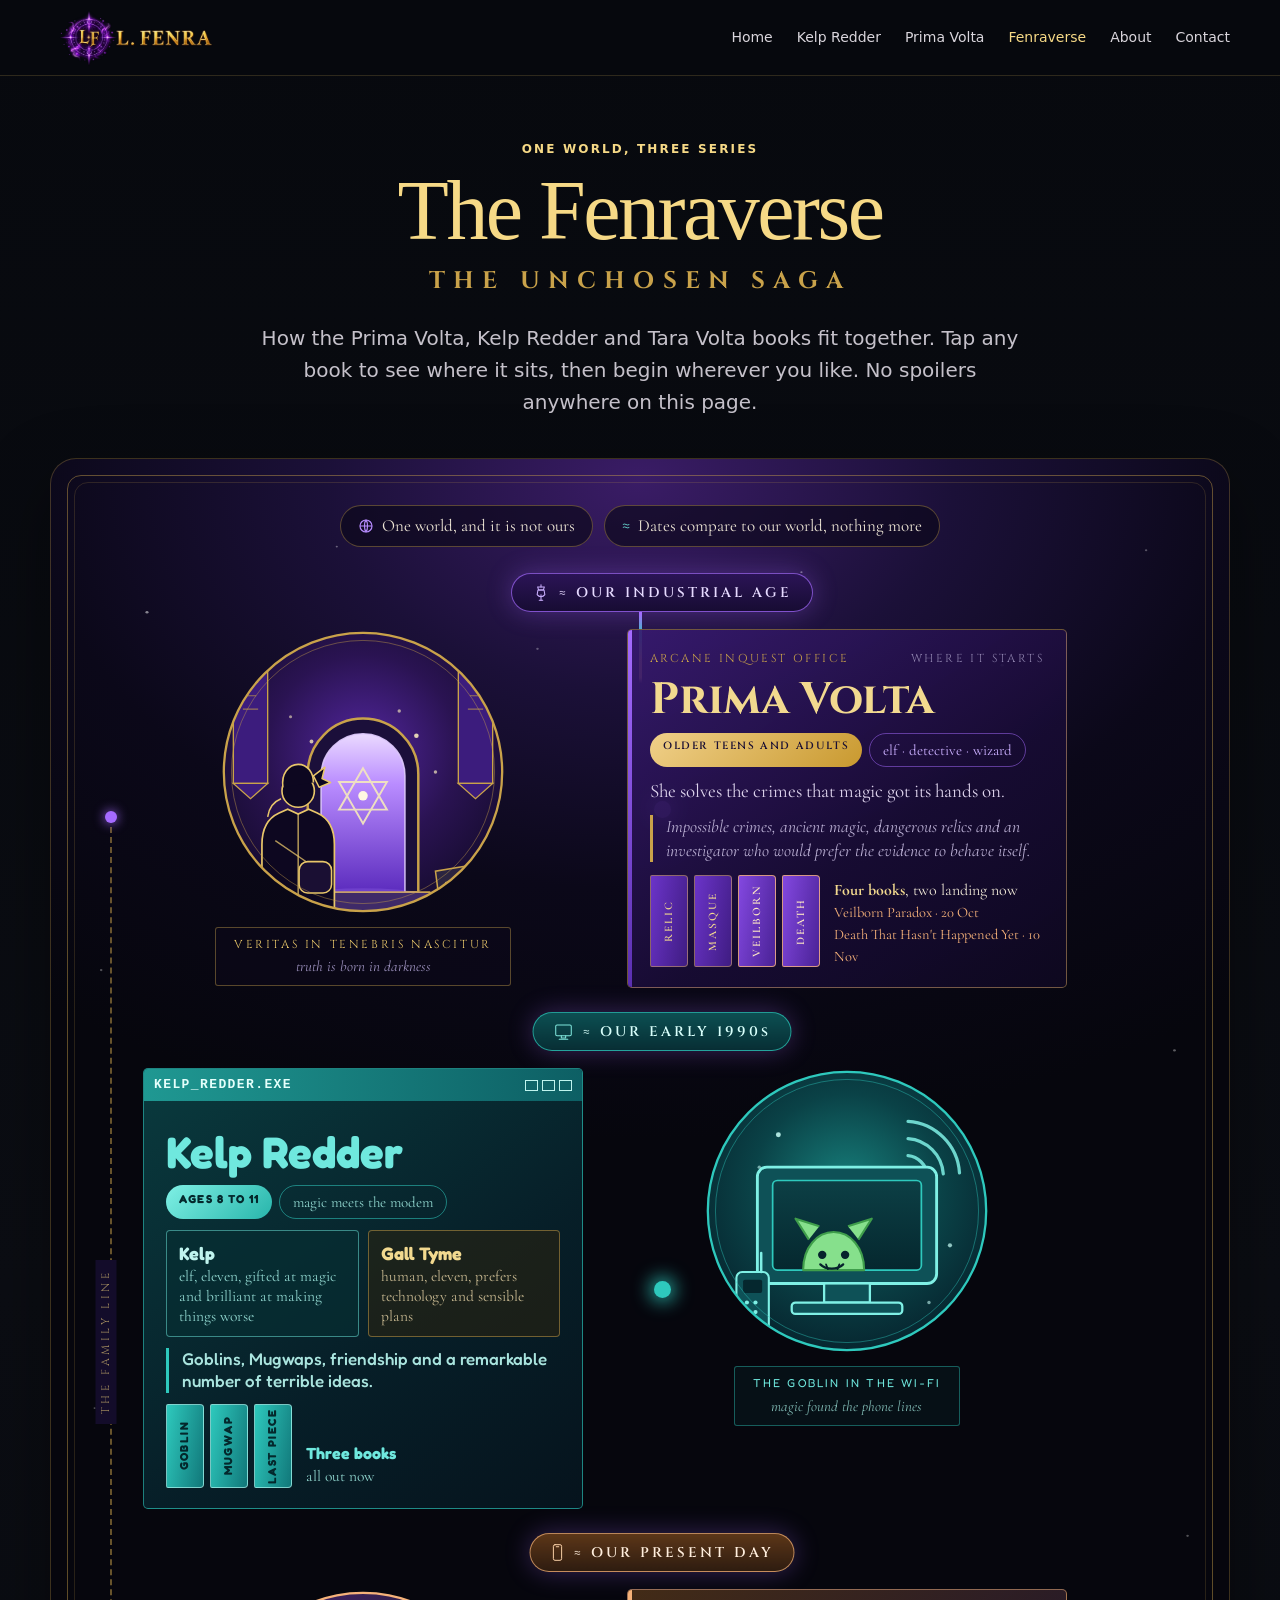
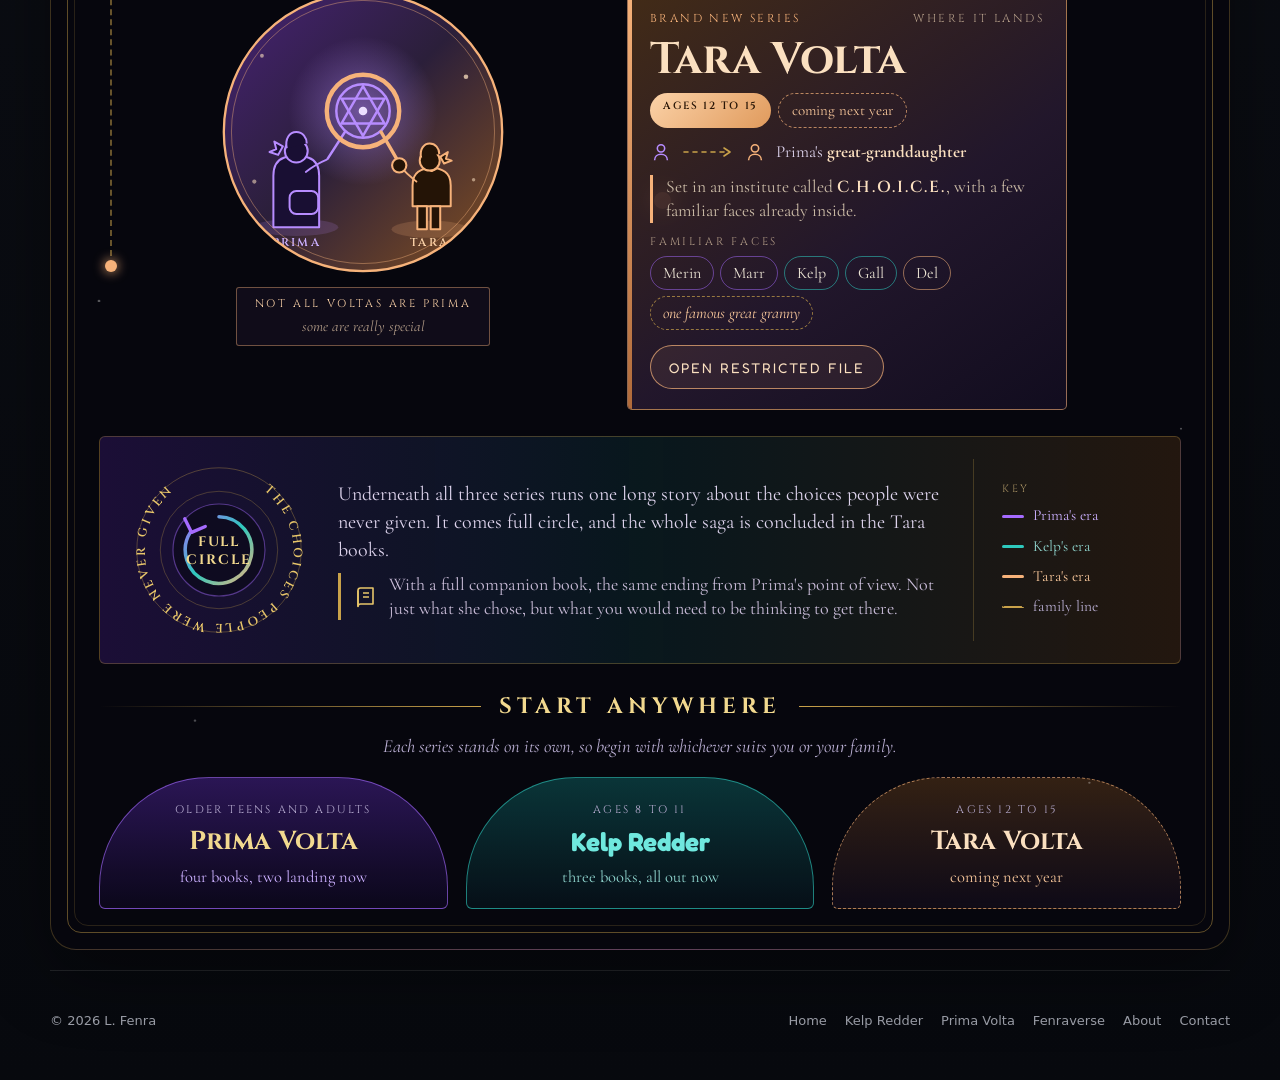
==== fenraverse.html @ 9f25ef63 "Add The Fenraverse page and link it across the site A new page showing how the Prima Volta, Kelp Red" ====
<!doctype html>
<html lang="en-GB">
<head>
<meta charset="utf-8">
<meta name="viewport" content="width=device-width, initial-scale=1">
<title>The Fenraverse | L. Fenra</title>
<meta name="description" content="How the Prima Volta, Kelp Redder and Tara Volta series connect. One world, three eras and one long story about the choices people were never given.">
<meta name="theme-color" content="#07090e">
<link rel="stylesheet" href="site.css">
<link rel="icon" type="image/png" sizes="32x32" href="favicon.png"><link rel="icon" type="image/x-icon" href="favicon.ico"><link rel="shortcut icon" href="favicon.ico"><link rel="apple-touch-icon" href="apple-touch-icon.png">
<link rel="preconnect" href="https://fonts.googleapis.com">
<link rel="preconnect" href="https://fonts.gstatic.com" crossorigin>
<link href="https://fonts.googleapis.com/css2?family=Cinzel:wght@500;600;700&family=Cormorant+Garamond:ital,wght@0,400;0,600;0,700;1,400&family=Fredoka:wght@500;600;700&display=swap" rel="stylesheet">
<style>
/* ============================================================
   The Fenraverse map. Everything is scoped under .fv so the
   infographic's own typography cannot leak into site chrome.
   ============================================================ */
.fv-hero{padding:64px 0 10px;text-align:center}
.fv-hero h1{font-size:clamp(46px,7vw,84px);color:var(--gold2)}
.fv-saga{margin:10px 0 0;font-family:'Cinzel',Georgia,serif;font-weight:700;font-size:clamp(15px,2.4vw,24px);letter-spacing:.34em;color:#c9a24a;text-transform:uppercase}
.fv-hero .intro{max-width:760px;margin:22px auto 0;color:var(--muted);font-size:clamp(16px,1.7vw,20px)}
.fv-wrap{padding:30px 0 20px}

.fv{
  position:relative;overflow:hidden;border-radius:var(--radius);
  border:1px solid rgba(201,162,74,.28);box-shadow:var(--shadow);
  background:radial-gradient(980px 660px at 50% 1%,#3a1c66 0%,#1b1038 32%,#0b0819 62%,#06060d 100%);
  font-family:'Cormorant Garamond',Georgia,serif;color:#ece4d4;
  padding:46px 48px 40px;display:flex;flex-direction:column;gap:26px;line-height:1.5;
}
.fv h2,.fv h3{margin:0}
.fv-frame1,.fv-frame2{position:absolute;pointer-events:none;border-radius:14px}
.fv-frame1{left:16px;top:16px;right:16px;bottom:16px;border:1px solid rgba(201,162,74,.45)}
.fv-frame2{left:23px;top:23px;right:23px;bottom:23px;border:1px solid rgba(201,162,74,.18)}
.fv-stars{position:absolute;left:0;top:0;width:100%;height:100%;pointer-events:none}

/* ---- chips ---- */
.fv-chips{display:flex;gap:11px;flex-wrap:wrap;justify-content:center}
.fv-chip{display:flex;align-items:center;gap:8px;border:1px solid rgba(201,162,74,.4);border-radius:999px;padding:7px 17px;background:rgba(12,9,26,.65);font-size:17px}

/* ---- the spine ---- */
.fv-spine{position:relative;padding-left:44px}
.fv-thread{position:absolute;left:calc(50% - 1.5px);top:10px;bottom:10px;width:3px;transform:scaleY(var(--p,0));transform-origin:top;
  background:linear-gradient(180deg,rgba(165,107,255,0) 0%,#a56bff 7%,#a56bff 30%,#2ec9bd 52%,#f6b27a 76%,#f6b27a 94%,rgba(246,178,122,0) 100%)}
.fv-family{position:absolute;left:0;top:17%;bottom:10%;width:24px}
.fv-family .dash{position:absolute;left:11px;top:0;bottom:0;border-left:2px dashed rgba(201,162,74,.5)}
.fv-family .dot{position:absolute;left:6px;width:12px;height:12px;border-radius:50%}
.fv-family .dot.a{top:-6px;background:#a56bff;box-shadow:0 0 12px #a56bff}
.fv-family .dot.b{bottom:-6px;background:#f6b27a;box-shadow:0 0 12px #f6b27a}
.fv-family .lbl{position:absolute;left:-3px;top:50%;transform:translateY(-50%) rotate(180deg);writing-mode:vertical-rl;font-family:'Cinzel',serif;font-size:11px;letter-spacing:3.4px;color:#a08a5e;background:#130c2a;padding:10px 2px}

.fv-era{position:relative;height:40px;margin-top:24px}
.fv-era.first{margin-top:0}
.fv-era .tag{position:absolute;left:50%;top:0;transform:translateX(-50%);display:flex;align-items:center;gap:9px;border-radius:999px;padding:8px 20px;white-space:nowrap;transition:box-shadow .5s ease}
.fv-era .tag span{font-family:'Cinzel',serif;font-size:14px;font-weight:600;letter-spacing:3px}
.fv-era .tag.p{border:1px solid rgba(165,107,255,.7);background:linear-gradient(180deg,#2b1456,#170c33)}
.fv-era .tag.p span{color:#e6daff}
.fv-era .tag.k{border:1px solid rgba(46,201,189,.7);background:linear-gradient(180deg,#0c4f52,#072e34)}
.fv-era .tag.k span{color:#d8fffb}
.fv-era .tag.t{border:1px solid rgba(246,178,122,.7);background:linear-gradient(180deg,#5c3618,#2e1c10)}
.fv-era .tag.t span{color:#ffeedd}

.fv-row{position:relative;display:flex;gap:44px;margin-top:16px;align-items:flex-start}
.fv-node{position:absolute;left:50%;top:50%;width:17px;height:17px;margin:-8px 0 0 -8px;border-radius:50%}
.fv-vig{width:440px;flex-shrink:0;display:flex;flex-direction:column;align-items:center;gap:12px}
.fv-vig svg{width:286px;height:286px}
.fv-cap{border-radius:3px;padding:8px 18px;text-align:center}
.fv-cap .t1{font-family:'Cinzel',serif;font-size:11.5px;letter-spacing:2.6px}
.fv-cap .t2{font-size:15px;font-style:italic;margin-top:2px}

.fv-card{width:440px;flex-shrink:0;position:relative;border-radius:5px;padding:20px 22px;display:flex;flex-direction:column;gap:11px}
.fv-card h2{font-family:'Cinzel',serif;font-weight:700;font-size:44px;line-height:1}
.fv-pill{font-family:'Cinzel',serif;font-size:10.5px;font-weight:600;letter-spacing:1.6px;border-radius:999px;padding:6px 13px}
.fv-meta{display:flex;justify-content:space-between;align-items:baseline;gap:12px}
.fv-meta div{font-family:'Cinzel',serif;font-size:11.5px;letter-spacing:2.4px}
.fv-tags{display:flex;gap:7px;flex-wrap:wrap}
.fv-lead{font-size:19px;line-height:1.35;color:#ddd3ec}
.fv-quote{border-left:3px solid #c9a24a;padding-left:13px;font-size:17.5px;font-style:italic;line-height:1.35;color:#b9aed2}

/* clickable book spines */
.fv-spines{display:flex;gap:6px;align-items:flex-end;margin-top:2px;flex-wrap:wrap}
.fv-book{width:38px;height:92px;border-radius:2px 4px 4px 2px;display:flex;align-items:center;justify-content:center;border:1px solid;cursor:pointer;padding:0;font:inherit}
.fv-book span{writing-mode:vertical-rl;transform:rotate(180deg);font-size:11.5px;font-weight:600;letter-spacing:2px;white-space:nowrap}
.fv-book:focus-visible{outline:3px solid #f6d986;outline-offset:3px}

/* Prima */
.fv-prima{background:linear-gradient(145deg,rgba(56,26,112,.92),rgba(24,12,52,.94) 58%,rgba(14,8,32,.96));border:1px solid rgba(201,162,74,.5)}
.fv-prima::before{content:"";position:absolute;left:0;top:0;bottom:0;width:4px;background:linear-gradient(180deg,#a56bff,#5a2fb0);border-radius:5px 0 0 5px}
.fv-prima h2{color:#f2d98f}
.fv-pill.gold{color:#1a0f33;background:linear-gradient(135deg,#f0d089,#c9992f)}
.fv-tags .o{font-size:15px;color:#cbb0ff;border:1px solid rgba(165,107,255,.5);border-radius:999px;padding:5px 13px}

/* Kelp */
.fv-kelp{border:1px solid rgba(46,201,189,.6);background:linear-gradient(145deg,rgba(10,62,66,.94),rgba(7,32,42,.95) 60%,rgba(6,20,30,.96));overflow:hidden;padding:0}
.fv-win{display:flex;align-items:center;justify-content:space-between;background:linear-gradient(90deg,#1f9892,#0d5f64);padding:6px 10px}
.fv-win .t{font-family:ui-monospace,'Courier New',monospace;font-size:13px;font-weight:700;letter-spacing:1.4px;color:#e4fffb}
.fv-win .b{display:flex;gap:4px}
.fv-win .b i{display:block;width:13px;height:11px;border:1.5px solid #bff4ee}
.fv-kbody{padding:18px 22px 20px;display:flex;flex-direction:column;gap:11px}
.fv-kbody h2{font-family:'Fredoka',sans-serif;font-weight:700;font-size:44px;line-height:1;color:#6fe8de}
.fv-pill.teal{font-family:'Fredoka',sans-serif;font-size:11.5px;font-weight:700;letter-spacing:1.2px;color:#04282c;background:linear-gradient(135deg,#7ff0e5,#28b5ab)}
.fv-tags .t{font-size:15px;color:#8fd4cd;border:1px solid rgba(46,201,189,.55);border-radius:999px;padding:5px 13px}
.fv-people{display:flex;gap:9px}
.fv-person{flex:1;border-radius:4px;padding:9px 12px;cursor:pointer;transition:transform .25s ease,border-color .25s ease}
.fv-person:hover{transform:translateY(-3px)}
.fv-person:focus-visible{outline:3px solid #f6d986;outline-offset:3px}
.fv-person.k{border:1.5px solid rgba(111,232,222,.5);background:rgba(6,46,50,.7)}
.fv-person.k:hover{border-color:#6fe8de}
.fv-person.g{border:1.5px solid rgba(201,162,74,.5);background:rgba(44,36,16,.55)}
.fv-person.g:hover{border-color:#e8c66a}
.fv-person b{font-family:'Fredoka',sans-serif;font-weight:700;font-size:18px;display:block}
.fv-person.k b{color:#bff4ee}
.fv-person.g b{color:#f2d98f}
.fv-person small{display:block;font-size:15.5px;line-height:1.28}
.fv-person.k small{color:#8fd4cd}
.fv-person.g small{color:#c5b68f}
.fv-kquote{border-left:3px solid #2ec9bd;padding-left:13px;font-family:'Fredoka',sans-serif;font-weight:500;font-size:17px;line-height:1.33;color:#a9e4de}
.fv-kfoot{display:flex;gap:6px;align-items:flex-end;flex-wrap:wrap}
.fv-kfoot .fv-book{height:84px;background:linear-gradient(100deg,#2ec9bd,#11787a);border-color:rgba(191,244,238,.6)}
.fv-kfoot .fv-book span{font-family:'Fredoka',sans-serif;font-size:11.5px;font-weight:700;letter-spacing:1.4px;color:#04282c}
.fv-kfoot .more{flex:1;padding-left:8px;min-width:120px}
.fv-kfoot .more .a{font-family:'Fredoka',sans-serif;font-size:16px;color:#e4fffb}
.fv-kfoot .more .a strong{color:#6fe8de}
.fv-kfoot .more .b{font-size:15.5px;color:#8fd4cd}

/* Tara */
.fv-tara{border:1px solid rgba(246,178,122,.55);background:linear-gradient(145deg,rgba(74,48,24,.9),rgba(36,24,46,.94) 58%,rgba(18,13,32,.96))}
.fv-tara::before{content:"";position:absolute;left:0;top:0;bottom:0;width:4px;background:linear-gradient(180deg,#f6b27a,#b06a3a);border-radius:5px 0 0 5px}
.fv-tara h2{color:#fbe0c0}
.fv-pill.peach{color:#2a1708;background:linear-gradient(135deg,#fbd2a8,#e09a5c)}
.fv-tags .dash{font-size:15px;color:#f8c79b;border:1px dashed rgba(246,178,122,.7);border-radius:999px;padding:5px 13px}
.fv-lead2{display:flex;align-items:center;gap:10px;flex-wrap:wrap}
.fv-lead2 span{font-size:17px;color:#ddd3ec}
.fv-lead2 strong{color:#fbe0c0}
.fv-choice{border-left:3px solid #f6b27a;padding-left:13px;font-size:17.5px;line-height:1.35;color:#cdbda8}
.fv-choice strong{font-family:'Cinzel',serif;font-size:16px;letter-spacing:2px;color:#fbe0c0;font-weight:600}
.fv-faces .lbl{font-family:'Cinzel',serif;font-size:11px;letter-spacing:2.8px;color:#b09a86}
.fv-faces .list{display:flex;gap:6px;flex-wrap:wrap;margin-top:6px}
.fv-faces .list span{font-size:16px;color:#ece4d4;border:1px solid rgba(165,107,255,.5);border-radius:999px;padding:4px 12px}
.fv-faces .list span.k{border-color:rgba(46,201,189,.55)}
.fv-faces .list span.p{border-color:rgba(246,178,122,.55)}
.fv-faces .list span.gr{font-style:italic;color:#f8c79b;border:1px dashed rgba(201,162,74,.7)}
.fv-open{margin-top:4px;align-self:flex-start;font-family:'Fredoka',sans-serif;font-size:14px;letter-spacing:.14em;text-transform:uppercase;color:#fbe0c0;border:1px solid rgba(246,178,122,.7);border-radius:999px;padding:10px 18px;background:rgba(246,178,122,.08);cursor:pointer;min-height:44px}
.fv-open:hover{background:rgba(246,178,122,.18)}
.fv-open:focus-visible{outline:3px solid #f6d986;outline-offset:3px}

/* saga */
.fv-saga-box{position:relative;display:flex;align-items:center;gap:28px;border:1px solid rgba(201,162,74,.3);border-radius:6px;background:linear-gradient(90deg,rgba(42,20,82,.6),rgba(12,42,46,.5) 50%,rgba(60,38,18,.55));padding:22px 28px}
.fv-saga-txt{flex:1;display:flex;flex-direction:column;gap:9px;min-width:0}
.fv-saga-txt p{margin:0;font-size:20px;line-height:1.4;color:#ddd3ec}
.fv-saga-txt .note{display:flex;align-items:center;gap:11px;border-left:3px solid #c9a24a;padding-left:13px;font-size:18px;color:#c9bcd8;line-height:1.32}
.fv-saga-box .divider{width:1px;align-self:stretch;background:rgba(201,162,74,.26)}
.fv-key{width:150px;flex-shrink:0;display:flex;flex-direction:column;gap:7px}
.fv-key .k0{font-family:'Cinzel',serif;font-size:10.5px;letter-spacing:2.6px;color:#a08a5e}
.fv-key .r{display:flex;align-items:center;gap:9px;font-size:15.5px}
.fv-key i{display:block;width:22px;height:3px;border-radius:2px}

/* start anywhere */
.fv-start{display:flex;flex-direction:column;gap:12px;align-items:center}
.fv-start-hd{display:flex;align-items:center;gap:18px;width:100%}
.fv-start-hd .ln{flex:1;height:1px}
.fv-start-hd .ln.l{background:linear-gradient(90deg,transparent,#c9a24a)}
.fv-start-hd .ln.r{background:linear-gradient(270deg,transparent,#c9a24a)}
.fv-start-hd b{font-family:'Cinzel',serif;font-size:22px;font-weight:700;letter-spacing:5px;color:#f2d98f;white-space:nowrap}
.fv-start .lead3{font-size:18.5px;font-style:italic;color:#b9aed2;margin-top:-2px;text-align:center}
.fv-arches{display:flex;gap:18px;width:100%;margin-top:4px}
.fv-arch{flex:1;text-decoration:none;border-radius:110px 110px 6px 6px;padding:24px 14px 18px;display:flex;flex-direction:column;align-items:center;gap:4px;text-align:center;transition:transform .3s ease,background .3s ease}
.fv-arch .a{font-family:'Cinzel',serif;font-size:11px;letter-spacing:2.2px;color:#b9aed2}
.fv-arch .b{font-family:'Cinzel',serif;font-size:26px;font-weight:700}
.fv-arch .c{font-size:16.5px}
.fv-arch.p{border:1px solid rgba(165,107,255,.6);background:linear-gradient(180deg,rgba(62,30,124,.65),rgba(18,10,40,.5))}
.fv-arch.p .b{color:#f2d98f}.fv-arch.p .c{color:#cbb0ff}
.fv-arch.k{border:1px solid rgba(46,201,189,.6);background:linear-gradient(180deg,rgba(12,78,80,.65),rgba(8,26,34,.5))}
.fv-arch.k .b{font-family:'Fredoka',sans-serif;color:#6fe8de}.fv-arch.k .c{color:#8fd4cd}
.fv-arch.t{border:1px dashed rgba(246,178,122,.65);background:linear-gradient(180deg,rgba(90,56,26,.55),rgba(24,16,34,.5))}
.fv-arch.t .b{color:#fbe0c0}.fv-arch.t .c{color:#f8c79b}
a.fv-arch:hover{transform:translateY(-5px);background-color:rgba(255,255,255,.04)}
a.fv-arch:focus-visible{outline:3px solid #f6d986;outline-offset:4px}

/* ---- scroll motion ---- */
.fv-rv{opacity:0;transform:translateY(26px);transition:opacity 1.4s ease,transform 1.4s ease;transition-delay:var(--d,0ms)}
.fv-rv.in{opacity:1;transform:none}
.fv-row .fv-vig,.fv-row .fv-card{opacity:0;transition:opacity 2.8s ease,transform 2.8s cubic-bezier(.2,.8,.2,1)}
.fv-row .fv-vig{transform:translateX(-90px) scale(.9)}
.fv-row .fv-card{transform:translateX(90px);transition-delay:.5s}
.fv-row.flip .fv-vig{transform:translateX(90px) scale(.9)}
.fv-row.flip .fv-card{transform:translateX(-90px)}
.fv-row.in .fv-vig,.fv-row.in .fv-card{opacity:1;transform:none}
.fv-row .fv-vig svg{transform:rotate(-30deg) scale(.7);transition:transform 4s cubic-bezier(.2,.8,.2,1)}
.fv-row.in .fv-vig svg{transform:none}
.fv-book.fv-rv{opacity:0;transform:translateY(24px) scale(.5);transition:opacity 1.6s ease,transform 1.8s cubic-bezier(.34,1.56,.64,1)}
.fv-book.fv-rv.in{opacity:1;transform:none}
.fv-era.in .tag{box-shadow:0 0 26px rgba(165,107,255,.3)}
.fv-saga-box svg{transition:transform 5s cubic-bezier(.2,.8,.2,1)}
.fv-saga-box.fv-rv svg{transform:rotate(-200deg)}
.fv-saga-box.fv-rv.in svg{transform:none}
.fv-start .fv-arch{opacity:0;transform:translateY(50px);transition:opacity 2.2s ease,transform 2.2s cubic-bezier(.2,.8,.2,1)}
.fv-start.in .fv-arch{opacity:1;transform:none}
.fv-start.in .fv-arch:nth-child(2){transition-delay:.5s}
.fv-start.in .fv-arch:nth-child(3){transition-delay:1s}
@media(prefers-reduced-motion:reduce){
  .fv-rv,.fv-row .fv-vig,.fv-row .fv-card,.fv-row .fv-vig svg,.fv-book.fv-rv,.fv-saga-box svg,.fv-start .fv-arch{opacity:1!important;transform:none!important;transition:none!important}
  .fv-thread{transform:scaleY(1)!important}
}

/* ---- popup ---- */
.fv-modal{position:fixed;inset:0;display:none;align-items:center;justify-content:center;z-index:60;padding:16px;background:rgba(3,2,8,.82);backdrop-filter:blur(4px)}
.fv-modal.open{display:flex;animation:fvFade .3s ease}
@keyframes fvFade{from{opacity:0}to{opacity:1}}
.fv-panel{position:relative;max-width:760px;width:100%;max-height:92vh;overflow:auto;padding:30px 26px 24px;border-radius:18px;
  background:linear-gradient(180deg,#171029,#0b0716);border:1px solid rgba(165,107,255,.28);box-shadow:0 30px 80px rgba(0,0,0,.6);
  font-family:'Cormorant Garamond',Georgia,serif;color:#ece4d4}
.fv-close{position:absolute;top:8px;right:12px;background:none;border:none;color:#b9abd6;font-size:32px;cursor:pointer;line-height:1;width:44px;height:44px}
.fv-close:hover{color:#fff}
.fv-close:focus-visible{outline:3px solid #f6d986;outline-offset:2px;border-radius:8px}
.fv-grid{display:grid;grid-template-columns:200px 1fr;gap:24px;align-items:start}
.fv-grid .fv-coverlink{display:block;border-radius:8px;border:1px solid rgba(165,107,255,.28);overflow:hidden;transition:transform .3s ease,box-shadow .3s ease,border-color .3s ease}
.fv-grid .fv-coverlink:hover{transform:translateY(-4px);box-shadow:0 16px 34px rgba(0,0,0,.5);border-color:#f6d986}
.fv-grid .fv-coverlink:focus-visible{outline:3px solid #f6d986;outline-offset:3px}
.fv-grid .fv-coverlink img{display:block;width:100%}
.fv-grid .ser{font-family:'Fredoka',sans-serif;font-size:13px;letter-spacing:.16em;text-transform:uppercase;margin-bottom:8px}
.fv-grid h3{font-family:'Cinzel',serif;font-size:24px;line-height:1.2;color:#f2d98f}
.fv-grid p{margin:10px 0;font-size:19px;line-height:1.42;color:#ddd3ec}
.fv-pics{display:grid;grid-template-columns:repeat(3,1fr);gap:10px;margin:18px 0 6px}
.fv-pic{background:rgba(255,255,255,.03);border:1px solid rgba(165,107,255,.24);border-radius:10px;padding:10px 8px;text-align:center}
.fv-pic svg{width:56px;height:56px;display:block;margin:0 auto 6px}
.fv-pic b{display:block;font-family:'Fredoka',sans-serif;font-weight:600;font-size:13px;letter-spacing:.07em;margin-bottom:2px}
.fv-pic i{display:block;font-size:15px;color:#b9abd6;line-height:1.3;font-style:italic}
.fv-buy-row{display:flex;justify-content:center;margin-top:24px}
.fv-buy{display:flex;align-items:flex-end;justify-content:center;width:250px;height:122px;border-radius:0 0 126px 126px;text-align:center;padding-bottom:26px;text-decoration:none;
  font-family:'Fredoka',sans-serif;font-size:14px;letter-spacing:.14em;text-transform:uppercase;border:2px solid;border-top:none;transition:background .3s ease}
.fv-buy.p{border-color:#a56bff;color:#c9a9ff}
.fv-buy.k{border-color:#2ec9bd;color:#6fe8de}
.fv-buy:hover{background:rgba(255,255,255,.06)}
.fv-buy:focus-visible{outline:3px solid #f6d986;outline-offset:3px}
.fv-info-img{width:100%;max-width:290px;display:block;margin:0 auto;border-radius:10px;border:1px solid rgba(165,107,255,.28)}
.fv-info-tag{font-family:'Fredoka',sans-serif;font-size:13px;letter-spacing:.16em;text-transform:uppercase;text-align:center;margin:0 0 8px}
.fv-info-title{font-family:'Cinzel',serif;font-size:25px;text-align:center;margin:0 0 16px;color:#f2d98f}
.fv-info-txt{font-size:19px;line-height:1.46;color:#ddd3ec;margin:14px 0 0;text-align:center}
.fv-secret{text-align:center;padding:20px 6px 6px}
.fv-secret .stamp{display:inline-block;font-family:'Fredoka',sans-serif;font-weight:700;letter-spacing:.2em;color:#ff8a7a;border:3px double #ff8a7a;padding:14px 18px;transform:rotate(-3deg);font-size:clamp(14px,3.4vw,18px);line-height:1.5}
.fv-secret h3{font-family:'Cinzel',serif;margin:28px 0 0;font-size:26px;color:#fbe0c0}
.fv-secret p{color:#b9abd6;font-style:italic;max-width:520px;margin:14px auto 0;font-size:18px}
.fv-secret .red{display:inline-block;background:#1a1a1a;color:#1a1a1a;padding:0 7px;border-radius:3px;user-select:none}

/* ---- responsive ---- */
@media(max-width:1100px){
  .fv{padding:40px 26px 32px}
}
@media(max-width:960px){
  .fv-spine{padding-left:0}
  .fv-family,.fv-thread{display:none}
  .fv-era{height:auto;margin-top:22px;display:flex;justify-content:center}
  .fv-era .tag{position:static;transform:none}
  .fv-row{flex-direction:column;align-items:center;gap:18px;margin-top:10px}
  .fv-node{display:none}
  .fv-vig,.fv-card{width:100%;max-width:460px}
  .fv-row .fv-vig,.fv-row .fv-card{transform:translateY(40px)}
  .fv-row.flip .fv-vig,.fv-row.flip .fv-card{transform:translateY(40px)}
  .fv-saga-box{flex-direction:column;text-align:center}
  .fv-saga-box .divider{display:none}
  .fv-key{width:auto;align-items:center}
  .fv-arches{flex-direction:column;align-items:center}
  .fv-arch{width:100%;max-width:360px}
}
@media(max-width:720px){
  .fv{padding:30px 16px 26px;gap:22px;border-radius:18px}
  .fv-frame1,.fv-frame2{display:none}
  .fv-vig svg{width:100%;max-width:240px;height:auto}
  .fv-card h2,.fv-kbody h2{font-size:34px}
  .fv-people{flex-direction:column}
  .fv-start-hd b{font-size:17px;letter-spacing:3px}
  .fv-saga-txt p{font-size:18px}
  .fv-grid{grid-template-columns:1fr}
  .fv-grid .fv-coverlink{max-width:210px;margin:0 auto}
  .fv-pics{grid-template-columns:1fr 1fr}
  .fv-panel{padding:28px 18px 20px}
}
@media(max-width:430px){
  .fv-chip{font-size:15px;padding:6px 13px}
  .fv-pics{grid-template-columns:1fr}
}
</style>
</head>
<body class="series-page fenraverse-page">
<header class="site-header" data-mobile-menu>
  <a class="brand" href="index.html" aria-label="L. Fenra home"><img class="brand-logo" src="site-logo.webp" alt="L. Fenra"></a>
  <button class="menu-toggle" type="button" aria-label="Open menu" aria-expanded="false"><span></span><span></span><span></span></button>
  <nav class="site-nav" aria-label="Main navigation"><a href="index.html">Home</a><a href="kelp-redder.html">Kelp Redder</a><a href="prima-volta.html">Prima Volta</a><a class="current" href="fenraverse.html">Fenraverse</a><a href="index.html#about">About</a><a href="index.html#contact">Contact</a></nav>
</header>
<main>

  <section class="page-shell fv-hero" aria-label="The Fenraverse">
    <p class="eyebrow">ONE WORLD, THREE SERIES</p>
    <h1 class="display-title">The Fenraverse</h1>
    <p class="fv-saga">The Unchosen Saga</p>
    <p class="intro">How the Prima Volta, Kelp Redder and Tara Volta books fit together. Tap any book to see where it sits, then begin wherever you like. No spoilers anywhere on this page.</p>
  </section>

  <section class="page-shell fv-wrap" aria-label="Map of the Fenraverse">
  <div class="fv">
    <div class="fv-frame1" aria-hidden="true"></div>
    <div class="fv-frame2" aria-hidden="true"></div>
    <svg class="fv-stars" viewBox="0 0 1080 2290" preserveAspectRatio="none" aria-hidden="true">
      <g fill="#ffffff">
        <circle cx="88" cy="168" r="1.4" opacity=".5"/><circle cx="262" cy="96" r="1" opacity=".35"/>
        <circle cx="446" cy="208" r="1.2" opacity=".3"/><circle cx="688" cy="124" r="1" opacity=".4"/>
        <circle cx="872" cy="226" r="1.5" opacity=".45"/><circle cx="1004" cy="100" r="1.1" opacity=".3"/>
        <circle cx="46" cy="560" r="1.2" opacity=".3"/><circle cx="1030" cy="648" r="1.3" opacity=".35"/>
        <circle cx="40" cy="1040" r="1" opacity=".3"/><circle cx="1042" cy="1180" r="1.2" opacity=".3"/>
        <circle cx="44" cy="1580" r="1.3" opacity=".32"/><circle cx="1036" cy="1720" r="1" opacity=".3"/>
        <circle cx="132" cy="2040" r="1.2" opacity=".28"/><circle cx="952" cy="2108" r="1.1" opacity=".3"/>
      </g>
    </svg>

    <div class="fv-chips fv-rv">
      <div class="fv-chip">
        <svg width="16" height="16" viewBox="0 0 24 24" fill="none" stroke="#b78cff" stroke-width="1.8" aria-hidden="true"><circle cx="12" cy="12" r="9"/><path d="M3 12h18M12 3c3 3.2 3 14.8 0 18M12 3c-3 3.2-3 14.8 0 18"/></svg>
        <span>One world, and it is not ours</span>
      </div>
      <div class="fv-chip">
        <span style="font-family:'Cinzel',serif;color:#6fe8de">&asymp;</span>
        <span>Dates compare to our world, nothing more</span>
      </div>
    </div>

    <!-- ===== THE SPINE ===== -->
    <div class="fv-spine">
      <div class="fv-thread"></div>
      <div class="fv-family" aria-hidden="true">
        <div class="dash"></div><div class="dot a"></div><div class="dot b"></div><div class="lbl">THE FAMILY LINE</div>
      </div>

      <div class="fv-era first fv-rv"><div class="tag p">
        <svg width="18" height="19" viewBox="0 0 42 44" fill="none" stroke="#cbb0ff" stroke-width="2.4" stroke-linecap="round" stroke-linejoin="round" aria-hidden="true"><path d="M21 4v5"/><path d="M13 9h16l-2.5 7h-11z"/><path d="M14 16h14l2 11a11 11 0 0 1-18 0z"/><path d="M17 40h8"/><path d="M21 27v13"/></svg>
        <span>&asymp; OUR INDUSTRIAL AGE</span></div></div>

      <!-- PRIMA -->
      <div class="fv-row fv-rv" id="prima">
        <div class="fv-node" style="background:#a56bff;box-shadow:0 0 18px 4px rgba(165,107,255,.8)"></div>

        <div class="fv-vig">
          <svg data-round="prima" tabindex="0" role="button" viewBox="0 0 300 300" aria-label="What the archway represents. A stone archway filled with purple light, with Prima standing before it in a long coat">
            <defs>
              <radialGradient id="pBg" cx="50%" cy="42%" r="62%"><stop offset="0" stop-color="#52269e"/><stop offset=".55" stop-color="#2a1352"/><stop offset="1" stop-color="#140b2c"/></radialGradient>
              <linearGradient id="pPortal" x1="150" y1="104" x2="150" y2="272" gradientUnits="userSpaceOnUse"><stop stop-color="#f0e2ff"/><stop offset=".35" stop-color="#b98cff"/><stop offset="1" stop-color="#5f2fc0"/></linearGradient>
              <clipPath id="pClip"><circle cx="150" cy="150" r="146"/></clipPath>
            </defs>
            <circle cx="150" cy="150" r="146" fill="url(#pBg)"/>
            <g clip-path="url(#pClip)">
              <rect x="14" y="30" width="36" height="132" fill="#3c1c7d" stroke="#c9a24a" stroke-width="1.4"/>
              <path d="M14 162h36l-18 16z" fill="#3c1c7d" stroke="#c9a24a" stroke-width="1.4"/>
              <path d="M24 56h16M26 70h12M24 84h16" stroke="#c9a24a" stroke-width="1.2" opacity=".65"/>
              <rect x="250" y="30" width="36" height="132" fill="#3c1c7d" stroke="#c9a24a" stroke-width="1.4"/>
              <path d="M250 162h36l-18 16z" fill="#3c1c7d" stroke="#c9a24a" stroke-width="1.4"/>
              <path d="M260 56h16M262 70h12M260 84h16" stroke="#c9a24a" stroke-width="1.2" opacity=".65"/>
              <path d="M92 276V152a58 58 0 0 1 116 0v124z" fill="#1b0f3a" stroke="#c9a24a" stroke-width="2.6"/>
              <path d="M106 276V154a44 44 0 0 1 88 0v122z" fill="url(#pPortal)"/>
              <path d="M106 276V154a44 44 0 0 1 88 0v122" fill="none" stroke="#e2cdff" stroke-width="1.6" opacity=".9"/>
              <g stroke="#f4e7bd" stroke-width="2" fill="none" opacity=".92"><path d="M150 146l25.1 43.5h-50.2z"/><path d="M150 204l-25.1-43.5h50.2z"/></g>
              <circle cx="150" cy="175" r="5" fill="#fff8e2"/>
              <path d="M62 300h176l-18-24H80z" fill="#241547" stroke="#c9a24a" stroke-width="1.6"/>
              <ellipse cx="150" cy="288" rx="92" ry="16" fill="#b98cff" opacity=".18"/>
              <g>
                <path d="M44 300V226c0-17 7-28 18-33l9-4 11 5 11-5 9 4c11 5 18 16 18 33v74z" fill="#0d0720"/>
                <path d="M44 300V226c0-17 7-28 18-33l9-4 11 5 11-5 9 4c11 5 18 16 18 33v74" fill="none" stroke="#e8c66a" stroke-width="1.8"/>
                <path d="M82 194v106" stroke="#e8c66a" stroke-width="1.5" opacity=".8"/>
                <path d="M58 222l44 30" stroke="#e8c66a" stroke-width="1.5" opacity=".75"/>
                <path d="M92 244h16a9 9 0 0 1 9 9v15a9 9 0 0 1-9 9H92a9 9 0 0 1-9-9v-15a9 9 0 0 1 9-9z" fill="#1a0f33" stroke="#e8c66a" stroke-width="1.6"/>
                <circle cx="82" cy="170" r="17" fill="#0d0720" stroke="#e8c66a" stroke-width="1.7"/>
                <path d="M66 166c-2-14 6-24 16-24s16 9 16 19" fill="#0d0720" stroke="#e8c66a" stroke-width="1.7"/>
                <path d="M98 154l12-9-3 12 9 4-12 5z" fill="#0d0720" stroke="#e8c66a" stroke-width="1.6" stroke-linejoin="round"/>
                <path d="M64 178c-10 4-13 12-14 19" fill="none" stroke="#e8c66a" stroke-width="1.6"/>
              </g>
              <path d="M232 300l-6-46 54-9 8 55z" fill="#2b2440" stroke="#c9a24a" stroke-width="1.6"/>
              <g stroke="#e8c66a" stroke-width="1.5" opacity=".8"><path d="M236 266l40-7M238 278l40-7M240 290l40-7"/></g>
              <g fill="#f4e7bd">
                <circle cx="206" cy="112" r="2.4" opacity=".9"/><circle cx="226" cy="150" r="1.8" opacity=".7"/>
                <circle cx="96" cy="118" r="2" opacity=".8"/><circle cx="74" cy="92" r="1.6" opacity=".6"/>
                <circle cx="188" cy="86" r="1.8" opacity=".65"/>
              </g>
            </g>
            <circle cx="150" cy="150" r="146" fill="none" stroke="#c9a24a" stroke-width="2.4"/>
            <circle cx="150" cy="150" r="138" fill="none" stroke="#c9a24a" stroke-width="1" opacity=".45"/>
          </svg>
          <div class="fv-cap" style="border:1px solid rgba(201,162,74,.42);background:rgba(12,9,26,.5)">
            <div class="t1" style="color:#e8c66a">VERITAS IN TENEBRIS NASCITUR</div>
            <div class="t2" style="color:#9a8fbb">truth is born in darkness</div>
          </div>
        </div>

        <div class="fv-card fv-prima">
          <div class="fv-meta"><div style="color:#c9a24a">ARCANE INQUEST OFFICE</div><div style="color:#8c80ab">WHERE IT STARTS</div></div>
          <h2>Prima Volta</h2>
          <div class="fv-tags">
            <span class="fv-pill gold">OLDER TEENS AND ADULTS</span>
            <span class="o">elf &middot; detective &middot; wizard</span>
          </div>
          <div class="fv-lead">She solves the crimes that magic got its hands on.</div>
          <div class="fv-quote">Impossible crimes, ancient magic, dangerous relics and an investigator who would prefer the evidence to behave itself.</div>
          <div class="fv-spines">
            <button class="fv-book fv-rv" data-book="relic" style="background:linear-gradient(100deg,#6b34c9,#3f1c82);border-color:rgba(201,162,74,.55);--d:0ms" aria-label="Relic, open details"><span style="color:#f2d98f">RELIC</span></button>
            <button class="fv-book fv-rv" data-book="masque" style="background:linear-gradient(100deg,#6b34c9,#3f1c82);border-color:rgba(201,162,74,.55);--d:80ms" aria-label="Masque, open details"><span style="color:#f2d98f">MASQUE</span></button>
            <button class="fv-book fv-rv" data-book="veilborn" style="background:linear-gradient(100deg,#8348e0,#4a2296);border-color:rgba(246,178,122,.8);--d:160ms" aria-label="Veilborn, open details"><span style="color:#ffe9c4">VEILBORN</span></button>
            <button class="fv-book fv-rv" data-book="death" style="background:linear-gradient(100deg,#8348e0,#4a2296);border-color:rgba(246,178,122,.8);--d:240ms" aria-label="Death, open details"><span style="color:#ffe9c4">DEATH</span></button>
            <div class="fv-kfoot" style="flex:1;padding-left:8px;display:block;min-width:140px">
              <div style="font-size:16px"><strong style="color:#f2d98f">Four books</strong>, two landing now</div>
              <div style="font-size:14.5px;color:#f6b27a;line-height:1.5">Veilborn Paradox &middot; 20 Oct<br>Death That Hasn't Happened Yet &middot; 10 Nov</div>
            </div>
          </div>
        </div>
      </div>

      <div class="fv-era fv-rv"><div class="tag k">
        <svg width="20" height="19" viewBox="0 0 46 44" fill="none" stroke="#7fe6dc" stroke-width="2.4" stroke-linecap="round" stroke-linejoin="round" aria-hidden="true"><rect x="5" y="7" width="36" height="25" rx="3"/><path d="M18 32v5h10v-5"/><path d="M13 40h20"/></svg>
        <span>&asymp; OUR EARLY 1990s</span></div></div>

      <!-- KELP -->
      <div class="fv-row fv-rv flip" id="kelp">
        <div class="fv-node" style="background:#2ec9bd;box-shadow:0 0 18px 4px rgba(46,201,189,.8)"></div>

        <div class="fv-card fv-kelp">
          <div class="fv-win"><div class="t">KELP_REDDER.EXE</div><div class="b"><i></i><i></i><i></i></div></div>
          <div class="fv-kbody">
            <h2>Kelp Redder</h2>
            <div class="fv-tags">
              <span class="fv-pill teal">AGES 8 TO 11</span>
              <span class="t">magic meets the modem</span>
            </div>
            <div class="fv-people">
              <div class="fv-person k" data-person="kelp" tabindex="0" role="button" aria-label="Kelp Redder, open details"><b>Kelp</b><small>elf, eleven, gifted at magic and brilliant at making things worse</small></div>
              <div class="fv-person g" data-person="gall" tabindex="0" role="button" aria-label="Gall Tyme, open details"><b>Gall Tyme</b><small>human, eleven, prefers technology and sensible plans</small></div>
            </div>
            <div class="fv-kquote">Goblins, Mugwaps, friendship and a remarkable number of terrible ideas.</div>
            <div class="fv-kfoot">
              <button class="fv-book fv-rv" data-book="goblin" style="--d:0ms" aria-label="Goblin in the Wi-Fi, open details"><span>GOBLIN</span></button>
              <button class="fv-book fv-rv" data-book="mugwap" style="--d:80ms" aria-label="The Mugwap, open details"><span>MUGWAP</span></button>
              <button class="fv-book fv-rv" data-book="lastpiece" style="--d:160ms" aria-label="The Last Piece, open details"><span>LAST PIECE</span></button>
              <div class="more"><div class="a"><strong>Three books</strong></div><div class="b">all out now</div></div>
            </div>
          </div>
        </div>

        <div class="fv-vig">
          <svg data-round="kelp" tabindex="0" role="button" viewBox="0 0 300 300" aria-label="What the monitor represents. A computer monitor with a grinning goblin climbing out of the screen and wi-fi waves above it">
            <defs>
              <radialGradient id="kBg" cx="50%" cy="42%" r="62%"><stop offset="0" stop-color="#17807c"/><stop offset=".55" stop-color="#0a4247"/><stop offset="1" stop-color="#06222c"/></radialGradient>
              <linearGradient id="kScreen" x1="150" y1="118" x2="150" y2="214" gradientUnits="userSpaceOnUse"><stop stop-color="#0c3f45"/><stop offset="1" stop-color="#05272e"/></linearGradient>
              <clipPath id="kClip"><circle cx="150" cy="150" r="146"/></clipPath>
            </defs>
            <circle cx="150" cy="150" r="146" fill="url(#kBg)"/>
            <g clip-path="url(#kClip)">
              <g stroke="#7ff0e5" stroke-width="3.4" stroke-linecap="round" fill="none" opacity=".85">
                <path d="M214 92a22 22 0 0 1 20 20"/><path d="M214 74a40 40 0 0 1 37 37"/><path d="M214 56a58 58 0 0 1 54 54"/>
              </g>
              <circle cx="210" cy="110" r="4.6" fill="#7ff0e5"/>
              <rect x="56" y="104" width="188" height="122" rx="10" fill="#0e5157" stroke="#7ff0e5" stroke-width="3"/>
              <rect x="72" y="118" width="156" height="94" rx="5" fill="url(#kScreen)" stroke="#2ec9bd" stroke-width="1.8"/>
              <rect x="126" y="226" width="48" height="20" fill="#0e5157" stroke="#7ff0e5" stroke-width="2.4"/>
              <rect x="92" y="246" width="116" height="12" rx="4" fill="#0e5157" stroke="#7ff0e5" stroke-width="2.4"/>
              <g>
                <path d="M104 212c0-24 15-40 32-40s32 16 32 40z" fill="#86e08c" stroke="#3f9e4b" stroke-width="2.2" stroke-linejoin="round"/>
                <path d="M110 180l-14-22 25 8" fill="#86e08c" stroke="#3f9e4b" stroke-width="2.2" stroke-linejoin="round"/>
                <path d="M162 180l14-22-25 8" fill="#86e08c" stroke="#3f9e4b" stroke-width="2.2" stroke-linejoin="round"/>
                <circle cx="124" cy="196" r="4.4" fill="#06222c"/><circle cx="148" cy="196" r="4.4" fill="#06222c"/>
                <path d="M122 206c6 6 18 6 24 0" stroke="#06222c" stroke-width="2.4" stroke-linecap="round" fill="none"/>
                <path d="M128 206l2 5M142 206l-2 5" stroke="#06222c" stroke-width="1.8" stroke-linecap="round"/>
              </g>
              <g>
                <rect x="34" y="214" width="34" height="66" rx="6" fill="#0e5157" stroke="#7ff0e5" stroke-width="2.2"/>
                <rect x="41" y="222" width="20" height="14" rx="2" fill="#05272e"/>
                <path d="M60 214v-20" stroke="#7ff0e5" stroke-width="2.6" stroke-linecap="round"/>
                <g fill="#7ff0e5"><circle cx="45" cy="246" r="2.2"/><circle cx="54" cy="246" r="2.2"/><circle cx="45" cy="256" r="2.2"/><circle cx="54" cy="256" r="2.2"/><circle cx="45" cy="266" r="2.2"/><circle cx="54" cy="266" r="2.2"/></g>
              </g>
              <g fill="#bff4ee">
                <circle cx="78" cy="70" r="2.6" opacity=".9"/><circle cx="58" cy="104" r="1.8" opacity=".6"/>
                <circle cx="258" cy="186" r="2.2" opacity=".75"/><circle cx="236" cy="246" r="1.8" opacity=".6"/>
              </g>
            </g>
            <circle cx="150" cy="150" r="146" fill="none" stroke="#2ec9bd" stroke-width="2.4"/>
            <circle cx="150" cy="150" r="138" fill="none" stroke="#2ec9bd" stroke-width="1" opacity=".45"/>
          </svg>
          <div class="fv-cap" style="border:1px solid rgba(46,201,189,.42);background:rgba(6,26,32,.5)">
            <div class="t1" style="font-family:'Fredoka',sans-serif;color:#6fe8de;letter-spacing:2.2px">THE GOBLIN IN THE WI-FI</div>
            <div class="t2" style="color:#7fb8b2">magic found the phone lines</div>
          </div>
        </div>
      </div>

      <div class="fv-era fv-rv"><div class="tag t">
        <svg width="14" height="19" viewBox="0 0 34 44" fill="none" stroke="#fbd2a8" stroke-width="2.4" stroke-linecap="round" stroke-linejoin="round" aria-hidden="true"><rect x="7" y="3" width="20" height="38" rx="4"/><path d="M14 8h6"/></svg>
        <span>&asymp; OUR PRESENT DAY</span></div></div>

      <!-- TARA -->
      <div class="fv-row fv-rv" id="tara">
        <div class="fv-node" style="background:#f6b27a;box-shadow:0 0 18px 4px rgba(246,178,122,.8)"></div>

        <div class="fv-vig">
          <svg data-round="tara" tabindex="0" role="button" viewBox="0 0 300 300" aria-label="Restricted file. Prima and Tara, each with a line running to one purple star inside a purple circle, with Tara's orange circle drawn around the whole mark">
            <defs>
              <linearGradient id="tBg" x1="18" y1="18" x2="282" y2="282" gradientUnits="userSpaceOnUse"><stop offset="0" stop-color="#44226f"/><stop offset=".48" stop-color="#2b1f3a"/><stop offset="1" stop-color="#7d4d22"/></linearGradient>
              <radialGradient id="tGlowP" cx="50%" cy="50%" r="50%"><stop offset="0" stop-color="#b78cff" stop-opacity=".5"/><stop offset="1" stop-color="#b78cff" stop-opacity="0"/></radialGradient>
              <clipPath id="tClip"><circle cx="150" cy="150" r="146"/></clipPath>
            </defs>
            <circle cx="150" cy="150" r="146" fill="url(#tBg)"/>
            <g clip-path="url(#tClip)">
              <circle cx="150" cy="128" r="78" fill="url(#tGlowP)"/>
              <ellipse cx="80" cy="250" rx="44" ry="9" fill="#b78cff" opacity=".16"/>
              <ellipse cx="220" cy="252" rx="40" ry="9" fill="#f6b27a" opacity=".18"/>
              <g fill="#190f33" stroke="#b78cff" stroke-width="2.1" stroke-linejoin="round" stroke-linecap="round">
                <path d="M56 250v-54c0-11 5-17 11-19l6-2 7 3 7-3 6 2c6 2 11 8 11 19v54z"/>
                <path d="M90 192q10 -8 22 -13" fill="none" stroke-width="1.9"/>
                <circle cx="80" cy="170" r="12"/>
                <path d="M66 165l-9-5 2 8-7 3 9 3z"/>
                <path d="M80 212h16a7 7 0 0 1 7 7v10a7 7 0 0 1-7 7H80a7 7 0 0 1-7-7v-10a7 7 0 0 1 7-7z"/>
              </g>
              <path d="M70 167c-2-10 3-17 10-17s11 6 11 12" fill="#190f33" stroke="#b78cff" stroke-width="2.1" stroke-linejoin="round"/>
              <path d="M113 178L131 150" stroke="#b78cff" stroke-width="2.6" stroke-linecap="round"/>
              <g fill="none" stroke="#b78cff" stroke-width="2.6">
                <path d="M150 102l22.5 39h-45z"/><path d="M150 154l-22.5-39h45z"/><circle cx="150" cy="128" r="28"/>
              </g>
              <circle cx="150" cy="128" r="4.5" fill="#ece0ff"/>
              <circle cx="150" cy="128" r="38" fill="none" stroke="#f6b27a" stroke-width="4.6"/>
              <path d="M187 181L169 150" stroke="#f6b27a" stroke-width="3.6" stroke-linecap="round"/>
              <g fill="#241406" stroke="#f6b27a" stroke-width="2.1" stroke-linejoin="round" stroke-linecap="round">
                <path d="M202 228v-22c0-9 4-14 9-16l5-2 6 3 6-3 5 2c5 2 9 7 9 16v22z"/>
                <path d="M207 228h10v24h-10zM221 228h10v24h-10z"/>
                <path d="M206 202q-10 -8 -17 -16" fill="none" stroke-width="1.9"/>
                <circle cx="220" cy="180" r="10.5"/>
                <path d="M231 176l8-5-2 7 6 2-8 3z"/>
              </g>
              <path d="M211 177c-2-9 3-15 9-15s10 5 10 11" fill="#241406" stroke="#f6b27a" stroke-width="2.1" stroke-linejoin="round"/>
              <circle cx="188" cy="185" r="7.5" fill="#241406" stroke="#f6b27a" stroke-width="2.2"/>
              <text x="80" y="270" text-anchor="middle" font-family="Cinzel, serif" font-size="12" font-weight="600" letter-spacing="2.4" fill="#cbb0ff">PRIMA</text>
              <text x="220" y="270" text-anchor="middle" font-family="Cinzel, serif" font-size="12" font-weight="600" letter-spacing="2.4" fill="#fbd2a8">TARA</text>
              <g fill="#fbe0c0">
                <circle cx="258" cy="92" r="2.4" opacity=".75"/><circle cx="44" cy="70" r="2" opacity=".6"/>
                <circle cx="266" cy="200" r="1.8" opacity=".55"/><circle cx="36" cy="202" r="2.2" opacity=".55"/>
              </g>
            </g>
            <circle cx="150" cy="150" r="146" fill="none" stroke="#f6b27a" stroke-width="2.4"/>
            <circle cx="150" cy="150" r="138" fill="none" stroke="#f6b27a" stroke-width="1" opacity=".45"/>
          </svg>
          <div class="fv-cap" style="border:1px solid rgba(246,178,122,.42);background:rgba(26,18,38,.5)">
            <div class="t1" style="color:#fbd2a8;font-size:11px">NOT ALL VOLTAS ARE PRIMA</div>
            <div class="t2" style="color:#b09a86">some are really special</div>
          </div>
        </div>

        <div class="fv-card fv-tara">
          <div class="fv-meta"><div style="color:#f6b27a">BRAND NEW SERIES</div><div style="color:#b09a86">WHERE IT LANDS</div></div>
          <h2>Tara Volta</h2>
          <div class="fv-tags">
            <span class="fv-pill peach">AGES 12 TO 15</span>
            <span class="dash">coming next year</span>
          </div>
          <div class="fv-lead2">
            <svg width="22" height="22" viewBox="0 0 24 24" fill="none" stroke="#b78cff" stroke-width="1.7" aria-hidden="true"><circle cx="12" cy="8" r="4"/><path d="M5 21c0-4 3.2-6.5 7-6.5s7 2.5 7 6.5"/></svg>
            <svg width="52" height="12" viewBox="0 0 52 12" fill="none" aria-hidden="true"><path d="M2 6h44" stroke="#c9a24a" stroke-width="1.6" stroke-dasharray="4 5" stroke-linecap="round"/><path d="M42 2l6 4-6 4" stroke="#c9a24a" stroke-width="1.6" stroke-linecap="round" stroke-linejoin="round"/></svg>
            <svg width="22" height="22" viewBox="0 0 24 24" fill="none" stroke="#f6b27a" stroke-width="1.7" aria-hidden="true"><circle cx="12" cy="8" r="4"/><path d="M5 21c0-4 3.2-6.5 7-6.5s7 2.5 7 6.5"/></svg>
            <span>Prima's <strong>great-granddaughter</strong></span>
          </div>
          <div class="fv-choice">Set in an institute called <strong>C.H.O.I.C.E.</strong>, with a few familiar faces already inside.</div>
          <div class="fv-faces">
            <div class="lbl">FAMILIAR FACES</div>
            <div class="list">
              <span>Merin</span><span>Marr</span><span class="k">Kelp</span><span class="k">Gall</span><span class="p">Del</span>
              <span class="gr">one famous great granny</span>
            </div>
          </div>
          <button class="fv-open" type="button" data-round="tara">Open restricted file</button>
        </div>
      </div>
    </div>

    <!-- ===== THE SAGA ===== -->
    <div class="fv-saga-box fv-rv">
      <svg width="182" height="182" viewBox="0 0 186 186" fill="none" role="img" aria-label="One long story about the choices people were never given, and it comes full circle" style="flex-shrink:0">
        <defs>
          <path id="sagaRing" d="M93 17a76 76 0 1 1 0 152a76 76 0 1 1 0-152"/>
          <linearGradient id="threadGrad" x1="58" y1="58" x2="128" y2="128" gradientUnits="userSpaceOnUse"><stop stop-color="#a56bff"/><stop offset=".5" stop-color="#2ec9bd"/><stop offset="1" stop-color="#f6b27a"/></linearGradient>
        </defs>
        <circle cx="93" cy="93" r="84" stroke="rgba(201,162,74,0.35)" stroke-width="1"/>
        <circle cx="93" cy="93" r="60" stroke="rgba(201,162,74,0.3)" stroke-width="1"/>
        <text font-family="Cinzel, serif" font-size="12.5" font-weight="600" letter-spacing="3.1" fill="#e8c66a"><textPath href="#sagaRing" startOffset="50%" text-anchor="middle">THE CHOICES PEOPLE WERE NEVER GIVEN</textPath></text>
        <circle cx="93" cy="93" r="47" fill="rgba(10,8,24,0.65)" stroke="rgba(165,107,255,0.45)" stroke-width="1.2"/>
        <path d="M93 59a34 34 0 1 1-29 15.5" stroke="url(#threadGrad)" stroke-width="3.6" stroke-linecap="round" fill="none"/>
        <path d="M58 61l7 14 14-6" stroke="#a56bff" stroke-width="3.4" stroke-linecap="round" stroke-linejoin="round" fill="none"/>
        <text x="93" y="89" text-anchor="middle" font-family="Cinzel, serif" font-size="14" font-weight="700" letter-spacing="2" fill="#f2d98f">FULL</text>
        <text x="93" y="107" text-anchor="middle" font-family="Cinzel, serif" font-size="14" font-weight="700" letter-spacing="2" fill="#f2d98f">CIRCLE</text>
      </svg>
      <div class="fv-saga-txt">
        <p>Underneath all three series runs one long story about the choices people were never given. It comes full circle, and the whole saga is concluded in the Tara books.</p>
        <div class="note">
          <svg width="24" height="24" viewBox="0 0 24 24" fill="none" stroke="#e8c66a" stroke-width="1.6" stroke-linejoin="round" aria-hidden="true" style="flex-shrink:0"><path d="M4 5.5A2.5 2.5 0 0 1 6.5 3H19v16H6.5A2.5 2.5 0 0 0 4 21.5z"/><path d="M4 5.5v16"/><path d="M9 8h6M9 12h6"/></svg>
          <div>With a full companion book, the same ending from Prima's point of view. Not just what she chose, but what you would need to be thinking to get there.</div>
        </div>
      </div>
      <div class="divider"></div>
      <div class="fv-key">
        <div class="k0">KEY</div>
        <div class="r"><i style="background:#a56bff"></i><span style="color:#cbb0ff">Prima's era</span></div>
        <div class="r"><i style="background:#2ec9bd"></i><span style="color:#8fd4cd">Kelp's era</span></div>
        <div class="r"><i style="background:#f6b27a"></i><span style="color:#f8c79b">Tara's era</span></div>
        <div class="r"><i style="border-top:2px dashed #c9a24a;background:none;height:0"></i><span style="color:#b9aed2">family line</span></div>
      </div>
    </div>

    <!-- ===== START ANYWHERE ===== -->
    <div class="fv-start fv-rv">
      <div class="fv-start-hd"><div class="ln l"></div><b>START ANYWHERE</b><div class="ln r"></div></div>
      <div class="lead3">Each series stands on its own, so begin with whichever suits you or your family.</div>
      <div class="fv-arches">
        <a class="fv-arch p" href="prima-volta.html"><div class="a">OLDER TEENS AND ADULTS</div><div class="b">Prima Volta</div><div class="c">four books, two landing now</div></a>
        <a class="fv-arch k" href="kelp-redder.html"><div class="a">AGES 8 TO 11</div><div class="b">Kelp Redder</div><div class="c">three books, all out now</div></a>
        <div class="fv-arch t"><div class="a">AGES 12 TO 15</div><div class="b">Tara Volta</div><div class="c">coming next year</div></div>
      </div>
    </div>

  </div>
  </section>
</main>

<!-- popup -->
<div class="fv-modal" id="fvModal" role="dialog" aria-modal="true" aria-labelledby="fvTitle">
  <div class="fv-panel">
    <button class="fv-close" id="fvClose" type="button" aria-label="Close">&times;</button>
    <div id="fvBody"></div>
  </div>
</div>

<footer><span>&copy; 2026 L. Fenra</span><div class="footer-links"><a href="index.html">Home</a><a href="kelp-redder.html">Kelp Redder</a><a href="prima-volta.html">Prima Volta</a><a href="fenraverse.html">Fenraverse</a><a href="index.html#about">About</a><a href="index.html#contact">Contact</a></div></footer>

<script>
(function(){const header=document.querySelector('[data-mobile-menu]');if(!header)return;const button=header.querySelector('.menu-toggle'),nav=header.querySelector('.site-nav');button.addEventListener('click',()=>{const open=header.classList.toggle('menu-open');button.setAttribute('aria-expanded',open?'true':'false')});nav.querySelectorAll('a').forEach(a=>a.addEventListener('click',()=>{header.classList.remove('menu-open');button.setAttribute('aria-expanded','false')}));document.addEventListener('click',e=>{if(!header.contains(e.target)){header.classList.remove('menu-open');button.setAttribute('aria-expanded','false')}})})();

(function(){
  var ICON = {
    crystal:'<svg viewBox="0 0 64 64" fill="none" stroke="#b78cff" stroke-width="2.5" stroke-linejoin="round" aria-hidden="true"><path d="M32 6 L44 30 L32 58 L20 30 Z"/><path d="M20 30 H44"/><path d="M32 6 L26 30 L32 58 L38 30 Z" opacity=".5"/></svg>',
    mask:'<svg viewBox="0 0 64 64" fill="none" stroke="#c9a24a" stroke-width="2.5" stroke-linejoin="round" aria-hidden="true"><path d="M12 14 Q32 4 52 14 Q56 40 32 60 Q8 40 12 14 Z"/><path d="M20 28 Q26 24 30 30 Q26 34 20 28 Z" fill="#a56bff"/><path d="M44 28 Q38 24 34 30 Q38 34 44 28 Z" fill="#a56bff"/><path d="M26 46 Q32 50 38 46"/></svg>',
    door:'<svg viewBox="0 0 64 64" fill="none" stroke="#a56bff" stroke-width="2.5" aria-hidden="true"><path d="M14 58 V16 Q14 6 32 6 Q50 6 50 16 V58"/><path d="M32 6 V58" opacity=".6"/><circle cx="26" cy="34" r="1.6" fill="#c9a24a"/><path d="M4 58 H60" stroke="#c9a24a"/></svg>',
    cert:'<svg viewBox="0 0 64 64" fill="none" stroke="#f3ecff" stroke-width="2.5" stroke-linejoin="round" aria-hidden="true"><rect x="12" y="8" width="40" height="48" rx="2"/><path d="M20 20 H44 M20 28 H44 M20 36 H36"/><circle cx="40" cy="46" r="5" stroke="#a56bff"/></svg>',
    goblin:'<svg viewBox="0 0 64 64" fill="none" stroke="#e8e04a" stroke-width="2.5" stroke-linejoin="round" aria-hidden="true"><circle cx="32" cy="36" r="18"/><path d="M14 30 L4 24 M50 30 L60 24"/><path d="M32 18 V4 M26 8 L32 4 L38 8"/><circle cx="25" cy="34" r="2" fill="#e8e04a"/><circle cx="39" cy="34" r="2" fill="#e8e04a"/><path d="M24 44 Q32 50 40 44"/></svg>',
    router:'<svg viewBox="0 0 64 64" fill="none" stroke="#2ec9bd" stroke-width="2.5" stroke-linecap="round" aria-hidden="true"><rect x="12" y="34" width="40" height="18" rx="3"/><path d="M22 34 V18 M42 34 V18"/><path d="M14 22 Q32 6 50 22" opacity=".7"/><path d="M19 27 Q32 16 45 27" opacity=".7"/><circle cx="20" cy="43" r="2" fill="#2ec9bd"/><circle cx="28" cy="43" r="2" fill="#2ec9bd"/></svg>',
    beast:'<svg viewBox="0 0 64 64" fill="none" stroke="#a56bff" stroke-width="2.5" stroke-linejoin="round" aria-hidden="true"><path d="M8 40 Q14 14 32 16 Q50 14 56 40 Q48 56 32 54 Q16 56 8 40 Z"/><path d="M16 28 L12 18 M26 22 L24 12 M38 22 L40 12 M48 28 L52 18" stroke="#c9a24a"/><path d="M22 42 L26 48 L30 42 L34 48 L38 42"/></svg>',
    wall:'<svg viewBox="0 0 64 64" fill="none" stroke="#2ec9bd" stroke-width="2.5" aria-hidden="true"><path d="M6 56 V26 Q32 4 58 26 V56"/><path d="M18 56 V36 Q32 24 46 36 V56" opacity=".6"/><path d="M26 30 L30 36 L38 26 M32 38 V46" stroke="#6fe8de"/></svg>',
    stone:'<svg viewBox="0 0 64 64" fill="none" stroke="#c9a24a" stroke-width="2.5" stroke-linejoin="round" aria-hidden="true"><path d="M10 44 L20 18 L36 12 L52 24 L48 46 L30 54 Z"/><path d="M20 18 L30 34 L48 46 M30 34 L36 12" opacity=".6"/></svg>'
  };

  var BOOKS = {
    relic:{s:'Prima Volta',c:'p',img:'fv-relic.webp',buy:'https://mybook.to/4KHy4o6',cta:'Buy the book',
      t:'Prima Volta and the Relic That Refused to Die',
      b:'A relic that refuses to die, and a case file the Arcane Inquest Office cannot leave alone. Older teens and adults, in an industrial-age world where magic has its hands on the evidence.',
      pics:[['crystal','The relic','The thing that will not stay buried'],['stone','The city','Industrial-age ruin and old power'],['door','The veil','Where the Inquest goes when the rules run out']]},
    masque:{s:'Prima Volta',c:'p',img:'fv-masque.webp',buy:'https://mybook.to/wQideqS',cta:'Buy the book',
      t:'Prima Volta and the Masque of the Empty King',
      b:'A mask that holds a throne with nobody on it. The Inquest is pulled into a court of masks, banners and old oaths, where the question is what is wearing the face.',
      pics:[['mask','The masque','A face worn by something that is not there'],['crystal','Violet power','The purple light that answers the mask'],['wall','The court','Banners, arches and old oaths']]},
    veilborn:{s:'Prima Volta',c:'p',img:'fv-veilborn.webp',buy:'https://mybook.to/rjG3YV',cta:'Pre-order the book',
      t:'Prima Volta and the Veilborn Paradox',
      b:'Some things come through the veil and are not meant to be here. A door opens onto a figure that should not be possible, and the Inquest has to hold the paradox in a single room.',
      pics:[['door','The door','Where the veil is thin'],['beast','The figure','Something born on the far side'],['stone','Veritas','Truth is born in darkness']]},
    death:{s:'Prima Volta',c:'p',img:'fv-death.webp',buy:'https://mybook.to/R0a1B',cta:'Pre-order the book',
      t:"Prima Volta and the Death That Hasn't Happened Yet",
      b:'A death certificate for someone who is still alive, filed for an event that has not happened. The Inquest has to work out what the paper means before the future catches up with it.',
      pics:[['cert','The certificate','A death filed before it happens'],['wall','The city','Lit windows and a court of stone'],['crystal','The glow','The magic that marks what is coming']]},
    goblin:{s:'Kelp Redder',c:'k',img:'fv-goblin.webp',buy:'https://mybook.to/02WAw',cta:'Buy the book',
      t:'Kelp Redder and the Goblin in the Wi-Fi',
      b:'The Wi-Fi is broken, and that is the least of Kelp’s problems. A tiny goblin is trapped inside the router, and soon things are escaping from screens. Ages 8 to 11.',
      pics:[['router','The router','Where the goblin is trapped'],['goblin','The goblin','Grinning, pointing, up to no good'],['wall','The glitch','A flash of blue lightning']]},
    mugwap:{s:'Kelp Redder',c:'k',img:'fv-mugwap.webp',buy:'https://mybook.to/dn7V98U',cta:'Buy the book',
      t:'Kelp Redder and the Mugwap',
      b:'A stolen power, a huge problem and a friendship no one saw coming. Kelp and Gall are pulled into a new world where two groups are in danger and someone is stealing power on purpose.',
      pics:[['beast','The Mugwap','Huge, spiked and extremely annoyed'],['stone','Rocks and falls','A world coming apart underfoot'],['router','The tablet','New friends, new world, new wi-fi']]},
    lastpiece:{s:'Kelp Redder',c:'k',img:'fv-lastpiece.webp',buy:'https://mybook.to/ZmWTn6y',cta:'Buy the book',
      t:'Kelp Redder and the Last Piece',
      b:'The door is open and the Last Piece has been found. An ancient obsidian being has been hiding for a very good reason, and Kelp and Gall need every ally they have made.',
      pics:[['stone','The last piece','The one piece that was still missing'],['wall','The hall','Torches, banners and old runes'],['beast','The guardian','Violet lightning and a being of stone']]}
  };

  var ROUNDS = {
    prima:{t:'The Archway',tag:'Where it starts',c:'#b78cff',
      x:'The stone archway full of purple light is the way into Prima’s world. She stands before it in her long coat, and the motto carved under it reads “truth is born in darkness”. It stands for the Arcane Inquest Office and the cases that take her past the ordinary rules.'},
    kelp:{t:'The Goblin in the Wi-Fi',tag:'Early 1990s',c:'#6fe8de',
      x:'Magic found its way into the phone lines. The grinning goblin climbs out of the monitor while wi-fi waves rise above it, which is how the old magic of this world arrived through a very modern connection. Everything here is the everyday world with one strange thing badly wrong with it.'}
  };

  var PEOPLE = {
    kelp:{t:'Kelp Redder',sub:'Elf · Age 11',c:'#6fe8de',img:'kelp-character-elf.webp',alt:'Kelp Redder with pointed elf ears',
      x:'Magical, confident and usually responsible for the sentence, “What did you do?” Kelp believes most problems can be improved with magic. The evidence does not support this.'},
    gall:{t:'Gall Tyme',sub:'Human · Age 11',c:'#f2d98f',img:'gall-picture1.webp',alt:'Gall Tyme',
      x:'Practical, good with technology and sensible enough to recognise a terrible idea. Unfortunately, recognising one and stopping Kelp from doing it are very different skills.'}
  };

  var modal = document.getElementById('fvModal');
  var body  = document.getElementById('fvBody');
  var closeBtn = document.getElementById('fvClose');
  var lastFocus = null;

  function esc(s){ return String(s).replace(/&/g,'&amp;').replace(/</g,'&lt;').replace(/>/g,'&gt;').replace(/"/g,'&quot;'); }

  function show(html){
    lastFocus = document.activeElement;
    body.innerHTML = html;
    modal.classList.add('open');
    document.body.style.overflow = 'hidden';
    closeBtn.focus();
  }
  function hide(){
    modal.classList.remove('open');
    document.body.style.overflow = '';
    if(lastFocus && lastFocus.focus) lastFocus.focus();
  }

  function openBook(key){
    var b = BOOKS[key];
    if(!b) return;
    var pics = b.pics.map(function(p){
      return '<div class="fv-pic">'+ICON[p[0]]+'<b>'+esc(p[1])+'</b><i>'+esc(p[2])+'</i></div>';
    }).join('');
    show(
      '<div class="fv-grid">'+
        '<a class="fv-coverlink" href="'+b.buy+'" target="_blank" rel="noopener" aria-label="'+esc(b.t)+', '+esc(b.cta.toLowerCase())+'">'+
          '<img src="'+b.img+'" alt="Cover of '+esc(b.t)+'" loading="lazy">'+
        '</a>'+
        '<div>'+
          '<div class="ser" style="color:'+(b.c==='p'?'#b78cff':'#6fe8de')+'">'+esc(b.s)+'</div>'+
          '<h3 id="fvTitle">'+esc(b.t)+'</h3>'+
          '<p>'+esc(b.b)+'</p>'+
        '</div>'+
      '</div>'+
      '<div class="fv-pics">'+pics+'</div>'+
      '<div class="fv-buy-row"><a class="fv-buy '+b.c+'" href="'+b.buy+'" target="_blank" rel="noopener">'+esc(b.cta)+'</a></div>'
    );
  }

  function openSecret(){
    show(
      '<div class="fv-secret">'+
        '<div class="stamp">TOP SECRET<br>ARCANE INQUEST OFFICE ONLY</div>'+
        '<h3 id="fvTitle">Tara Volta</h3>'+
        '<p>This file is closed to the public. Ages 12 to 15, set in the present day at an institute called C.H.O.I.C.E. The Inquest does not discuss it, and the people inside it are not asking for permission.</p>'+
        '<p style="font-size:16px;margin-top:18px">Access: <span class="red">redacted</span> &middot; Opens next year</p>'+
      '</div>'
    );
  }

  function openRound(key){
    if(key === 'tara'){ openSecret(); return; }
    var r = ROUNDS[key];
    if(!r) return;
    show(
      '<div class="fv-info-tag" style="color:'+r.c+'">'+esc(r.tag)+'</div>'+
      '<h3 class="fv-info-title" id="fvTitle">'+esc(r.t)+'</h3>'+
      '<p class="fv-info-txt">'+esc(r.x)+'</p>'
    );
  }

  function openPerson(key){
    var p = PEOPLE[key];
    if(!p) return;
    show(
      '<div class="fv-info-tag" style="color:'+p.c+'">'+esc(p.sub)+'</div>'+
      '<h3 class="fv-info-title" id="fvTitle">'+esc(p.t)+'</h3>'+
      '<img class="fv-info-img" src="'+p.img+'" alt="'+esc(p.alt)+'" loading="lazy">'+
      '<p class="fv-info-txt">'+esc(p.x)+'</p>'
    );
  }

  function wire(selector, attr, handler){
    Array.prototype.forEach.call(document.querySelectorAll(selector), function(el){
      var run = function(){ handler(el.getAttribute(attr)); };
      el.addEventListener('click', run);
      if(el.tagName !== 'BUTTON'){
        el.addEventListener('keydown', function(e){
          if(e.key === 'Enter' || e.key === ' '){ e.preventDefault(); run(); }
        });
      }
    });
  }
  wire('[data-book]','data-book',openBook);
  wire('[data-round]','data-round',openRound);
  wire('[data-person]','data-person',openPerson);

  closeBtn.addEventListener('click', hide);
  modal.addEventListener('click', function(e){ if(e.target === modal) hide(); });
  document.addEventListener('keydown', function(e){
    if(e.key === 'Escape' && modal.classList.contains('open')) hide();
  });

  // scroll reveal
  var items = document.querySelectorAll('.fv-rv');
  if('IntersectionObserver' in window){
    var io = new IntersectionObserver(function(entries){
      entries.forEach(function(en){
        if(en.isIntersecting){ en.target.classList.add('in'); io.unobserve(en.target); }
      });
    },{threshold:.12, rootMargin:'0px 0px -6% 0px'});
    Array.prototype.forEach.call(items, function(el){ io.observe(el); });
  } else {
    Array.prototype.forEach.call(items, function(el){ el.classList.add('in'); });
  }

  // the saga thread draws itself down the spine as the reader scrolls
  var spine = document.querySelector('.fv-spine');
  function drawThread(){
    if(!spine) return;
    var r = spine.getBoundingClientRect();
    var p = (window.innerHeight * 0.75 - r.top) / r.height;
    p = Math.max(0, Math.min(1, p));
    spine.style.setProperty('--p', p.toFixed(3));
  }
  window.addEventListener('scroll', drawThread, {passive:true});
  window.addEventListener('resize', drawThread);
  drawThread();
})();
</script>
<script data-goatcounter="https://lfenra.goatcounter.com/count" async src="//gc.zgo.at/count.js"></script>
</body>
</html>
---- site.css ----
@import url("site-base.css");
@import url("kelp-character-fix.css");

@media (min-width:721px){
  .kelp-page .kelp-hero{
    aspect-ratio:1400/472;
    min-height:0 !important;
    background:#07131f url("kelp-banner-updated.png") center/100% 100% no-repeat !important;
  }
  .kelp-page .kelp-hero picture{
    visibility:hidden !important;
  }
}

/* Landing-page cards: show the complete still image after each intro video.
   A softened copy fills the card behind it so there are no black side bars. */
body.home-page .world-card{
  position:relative;
  overflow:hidden;
}
body.home-page .world-kelp::before,
body.home-page .world-prima::before{
  content:"";
  position:absolute;
  inset:-24px;
  z-index:0;
  background-position:center;
  background-size:cover;
  background-repeat:no-repeat;
  filter:blur(18px) brightness(.52) saturate(.9);
  transform:scale(1.08);
  pointer-events:none;
}
body.home-page .world-kelp::before{
  background-image:url("landing-kelp-magic-v4.webp");
}
body.home-page .world-prima::before{
  background-image:url("landing-prima-video-final.webp");
}
body.home-page .world-kelp .world-art,
body.home-page .world-prima .world-art{
  z-index:1;
  object-fit:contain !important;
  object-position:center center !important;
  background:transparent !important;
}
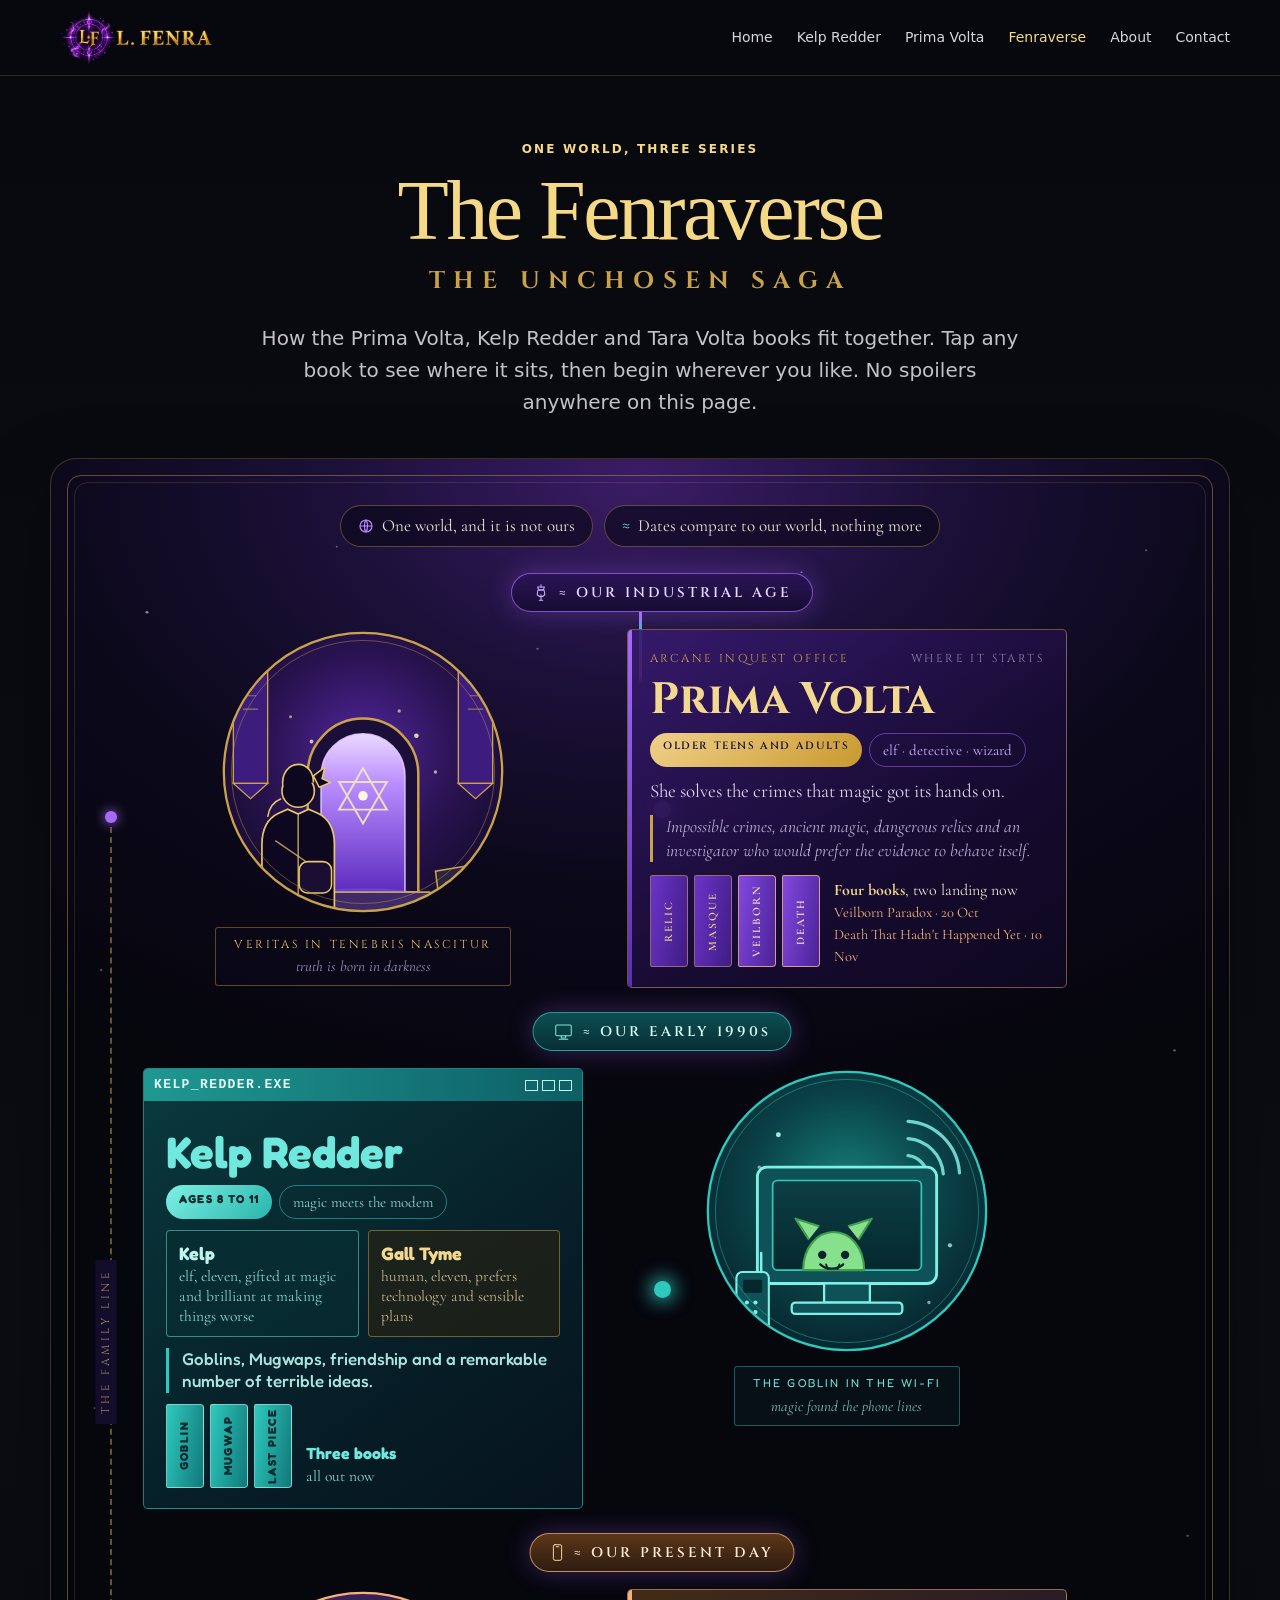
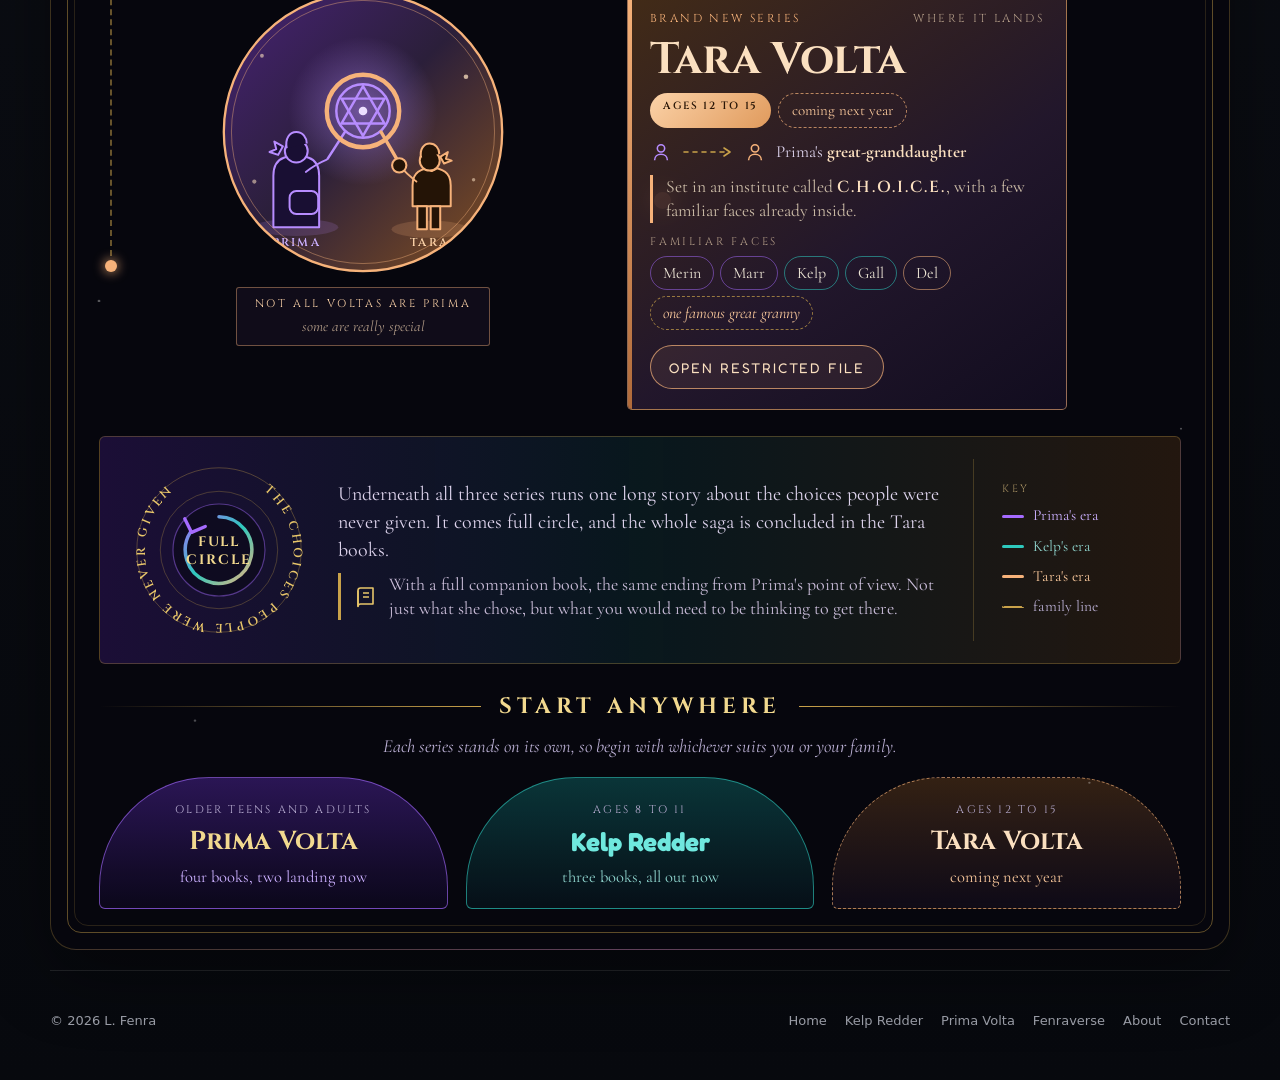
==== commit fd405fcc: "Correct Book 4's title to "Hadn't Happened Yet" The cover artwork and prima-volta.html both use "Had" ====
--- a/fenraverse.html
+++ b/fenraverse.html
@@ -406,7 +406,7 @@
             <button class="fv-book fv-rv" data-book="death" style="background:linear-gradient(100deg,#8348e0,#4a2296);border-color:rgba(246,178,122,.8);--d:240ms" aria-label="Death, open details"><span style="color:#ffe9c4">DEATH</span></button>
             <div class="fv-kfoot" style="flex:1;padding-left:8px;display:block;min-width:140px">
               <div style="font-size:16px"><strong style="color:#f2d98f">Four books</strong>, two landing now</div>
-              <div style="font-size:14.5px;color:#f6b27a;line-height:1.5">Veilborn Paradox &middot; 20 Oct<br>Death That Hasn't Happened Yet &middot; 10 Nov</div>
+              <div style="font-size:14.5px;color:#f6b27a;line-height:1.5">Veilborn Paradox &middot; 20 Oct<br>Death That Hadn't Happened Yet &middot; 10 Nov</div>
             </div>
           </div>
         </div>
@@ -662,7 +662,7 @@
       b:'Some things come through the veil and are not meant to be here. A door opens onto a figure that should not be possible, and the Inquest has to hold the paradox in a single room.',
       pics:[['door','The door','Where the veil is thin'],['beast','The figure','Something born on the far side'],['stone','Veritas','Truth is born in darkness']]},
     death:{s:'Prima Volta',c:'p',img:'fv-death.webp',buy:'https://mybook.to/R0a1B',cta:'Pre-order the book',
-      t:"Prima Volta and the Death That Hasn't Happened Yet",
+      t:"Prima Volta and the Death That Hadn't Happened Yet",
       b:'A death certificate for someone who is still alive, filed for an event that has not happened. The Inquest has to work out what the paper means before the future catches up with it.',
       pics:[['cert','The certificate','A death filed before it happens'],['wall','The city','Lit windows and a court of stone'],['crystal','The glow','The magic that marks what is coming']]},
     goblin:{s:'Kelp Redder',c:'k',img:'fv-goblin.webp',buy:'https://mybook.to/02WAw',cta:'Buy the book',
